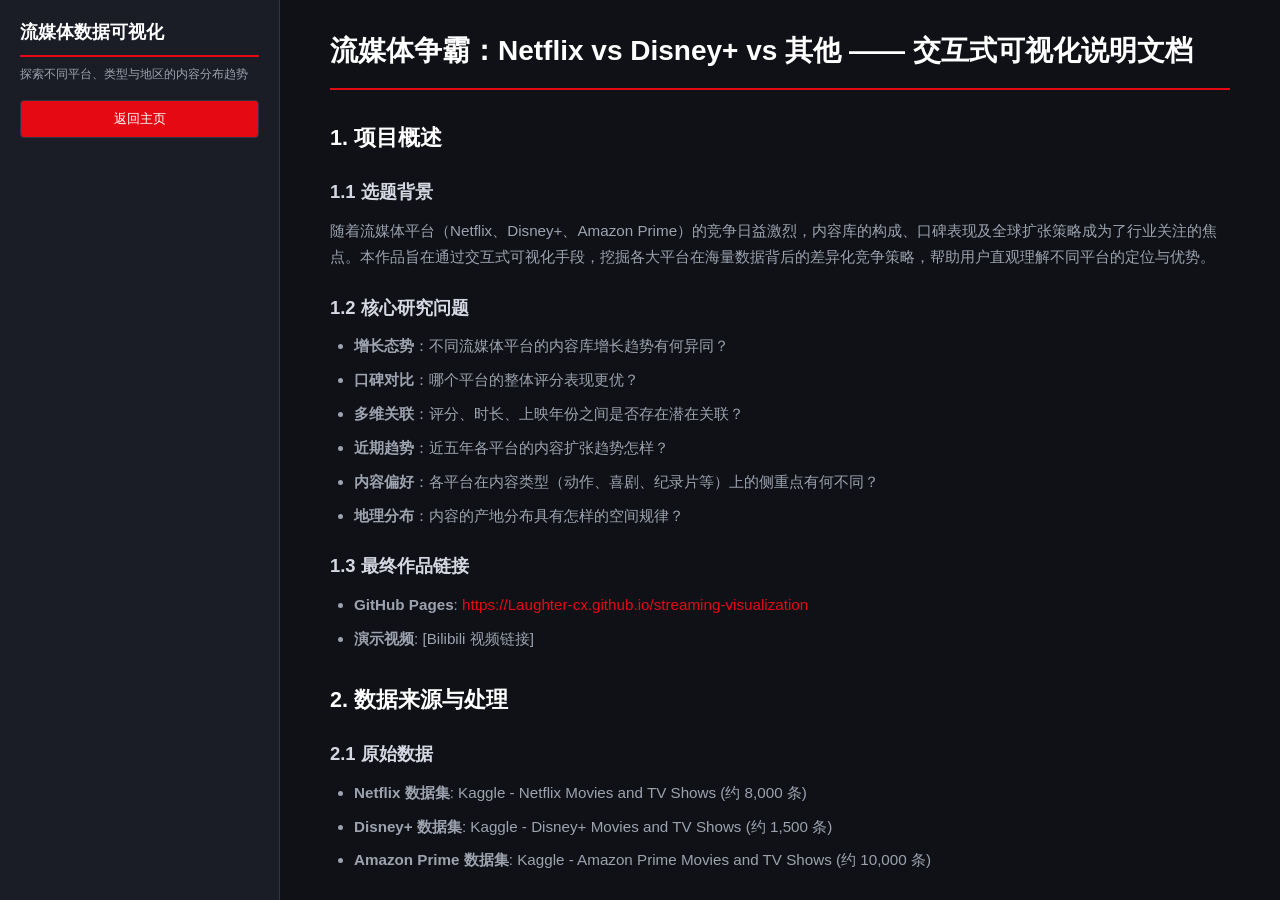
==== doc.html @ c77ab7cf "doc" ====
<!DOCTYPE html>
<html lang="zh-CN">
  <head>
    <meta charset="UTF-8" />
    <meta name="viewport" content="width=device-width, initial-scale=1.0" />
    <title>流媒体数据可视化 - 说明文档</title>
    <link rel="stylesheet" href="style.css" />
  </head>
  <body>
    <div class="app-shell">
      <aside class="sidebar">
        <header class="page-header" id="page-header">
          <h1 class="page-title" id="page-title">流媒体数据可视化</h1>
          <p class="page-subtitle">探索不同平台、类型与地区的内容分布趋势</p>
        </header>
        <div class="filter-group streaming-filter-group streaming-filter-group--actions">
          <button type="button" onclick="window.location.href='index.html'">返回主页</button>
        </div>
      </aside>

      <main class="main-content doc-content">
        <article class="doc-article">
          <h1>流媒体争霸：Netflix vs Disney+ vs 其他 —— 交互式可视化说明文档</h1>

          <h2>1. 项目概述</h2>

          <h3>1.1 选题背景</h3>
          <p>随着流媒体平台（Netflix、Disney+、Amazon Prime）的竞争日益激烈，内容库的构成、口碑表现及全球扩张策略成为了行业关注的焦点。本作品旨在通过交互式可视化手段，挖掘各大平台在海量数据背后的差异化竞争策略，帮助用户直观理解不同平台的定位与优势。</p>

          <h3>1.2 核心研究问题</h3>
          <ul>
            <li><strong>增长态势</strong>：不同流媒体平台的内容库增长趋势有何异同？</li>
            <li><strong>口碑对比</strong>：哪个平台的整体评分表现更优？</li>
            <li><strong>多维关联</strong>：评分、时长、上映年份之间是否存在潜在关联？</li>
            <li><strong>近期趋势</strong>：近五年各平台的内容扩张趋势怎样？</li>
            <li><strong>内容偏好</strong>：各平台在内容类型（动作、喜剧、纪录片等）上的侧重点有何不同？</li>
            <li><strong>地理分布</strong>：内容的产地分布具有怎样的空间规律？</li>
          </ul>

          <h3>1.3 最终作品链接</h3>
          <ul>
            <li><strong>GitHub Pages</strong>: <a href="https://Laughter-cx.github.io/streaming-visualization" target="_blank">https://Laughter-cx.github.io/streaming-visualization</a></li>
            <li><strong>演示视频</strong>: [Bilibili 视频链接]</li>
          </ul>

          <h2>2. 数据来源与处理</h2>

          <h3>2.1 原始数据</h3>
          <ul>
            <li><strong>Netflix 数据集</strong>: Kaggle - Netflix Movies and TV Shows (约 8,000 条)</li>
            <li><strong>Disney+ 数据集</strong>: Kaggle - Disney+ Movies and TV Shows (约 1,500 条)</li>
            <li><strong>Amazon Prime 数据集</strong>: Kaggle - Amazon Prime Movies and TV Shows (约 10,000 条)</li>
          </ul>

          <h3>2.2 数据清洗与整合</h3>
          <ul>
            <li>统一三个数据集的列名（title, platform, type, release_year, rating, duration, country, listed_in, description）</li>
            <li>处理缺失值：缺失的国家填 Unknown，缺失的评分填 N/A，缺失的描述填 No description</li>
            <li>提取时长中的分钟数（仅对电影有效）</li>
            <li>合并三个数据集，输出 streaming_data.json（共 19,925 条）</li>
            <li>计算各平台各类型占比，输出 type_ratio.json（用于雷达图）</li>
            <li>为前端开发提供 200 条样本数据 sample.json</li>
          </ul>

          <h2>3. 设计决策与替代方案</h2>

          <h3>3.1 为什么选择堆叠条形图 + 年份滑块？</h3>
          <ul>
            <li><strong>决策</strong>：展示各平台每年新增内容数量的变化趋势，并用滑块让用户选择时间范围。</li>
            <li><strong>理由</strong>：堆叠条形图能直观对比多个平台在同一时间维度上的总量和构成，年份滑块提供交互式时间窗口过滤。</li>
            <li><strong>替代方案</strong>：曾考虑过折线图（更强调趋势），但堆叠条形图在展示"每年总量+平台贡献"上更清晰，且与滑块配合更适合用户逐步探索。</li>
          </ul>

          <h3>3.2 为什么选择平行坐标图？</h3>
          <ul>
            <li><strong>决策</strong>：用平行坐标图展示评分、时长、上映年份、类型编码之间的多维关系，并支持 brush（框选）交互。</li>
            <li><strong>理由</strong>：平行坐标图非常适合探索多个数值维度之间的相关性（如高评分是否与特定时长或年份相关），并支持刷选范围过滤。</li>
            <li><strong>替代方案</strong>：散点图矩阵只能展示两两关系，无法同时处理4个以上维度；热力图无法表达个体影片的分布。</li>
          </ul>

          <h3>3.3 为什么选择世界地图 + 气泡？</h3>
          <ul>
            <li><strong>决策</strong>：用气泡图叠加在世界地图上，表示各国家/地区的内容数量。</li>
            <li><strong>理由</strong>：地理分布是内容策略的重要维度，气泡大小直观反映数量差异，悬停显示详情。</li>
            <li><strong>替代方案</strong>：choropleth（填色地图）会因国家面积大小误导用户（如俄罗斯面积大但内容可能不多），气泡图更准确。</li>
            <li><strong>地图瓦片选择</strong>：最初使用 OpenStreetMap 瓦片服务，在国内网络下无法访问，最终替换为高德地图瓦片服务。</li>
          </ul>

          <h3>3.4 为什么选择雷达图（饼图）？</h3>
          <ul>
            <li><strong>决策</strong>：用雷达图（实际实现为饼图）比较不同平台在"动作/喜剧/剧情/纪录片"等类型上的占比。</li>
            <li><strong>理由</strong>：雷达图适合展示多个类别的比例分布，易于发现平台的类型侧重。因实现复杂度，最终采用饼图，效果同样清晰。</li>
            <li><strong>替代方案</strong>：分组柱状图也能比较，但饼图更紧凑。</li>
          </ul>

          <h3>3.5 交互技术选择</h3>
          <ul>
            <li><strong>决策</strong>：使用 D3.js 处理地图和平行坐标图，原生 JavaScript 管理全局状态和联动，Vega-Lite 或原生 D3 实现堆叠柱状图和饼图。</li>
            <li><strong>理由</strong>：D3 灵活强大，可定制复杂图表；原生 JS 提供响应式数据流，简化联动逻辑。</li>
            <li><strong>替代方案</strong>：纯 D3 实现所有图表会增加代码量和调试难度，纯 Vega-Lite 难以实现自定义地图和复杂 brush 交互。</li>
          </ul>

          <h2>4. 交互功能说明</h2>
          <table>
            <thead>
              <tr>
                <th>视图</th>
                <th>图表类型</th>
                <th>交互功能</th>
                <th>回答的问题</th>
              </tr>
            </thead>
            <tbody>
              <tr>
                <td>主视图1</td>
                <td>堆叠条形图 + 年份滑块</td>
                <td>点击柱子、拖动滑块</td>
                <td>各平台内容库增长趋势</td>
              </tr>
              <tr>
                <td>主视图2</td>
                <td>平行坐标图</td>
                <td>brush（框选）& 悬停显示详情</td>
                <td>评分、时长、年份之间的多维关系</td>
              </tr>
              <tr>
                <td>主视图3</td>
                <td>世界地图（气泡叠加）</td>
                <td>点击气泡、悬停显示详情</td>
                <td>各平台内容的地域分布差异</td>
              </tr>
              <tr>
                <td>辅助视图</td>
                <td>饼图（原设计为雷达图）</td>
                <td>点击平台扇形</td>
                <td>比较不同平台在各类内容上的占比</td>
              </tr>
            </tbody>
          </table>

          <h2>5. 开发流程与成员分工</h2>

          <h3>5.1 迭代历程</h3>
          <ol>
            <li><strong>v1.0 (第1周)</strong>：完成数据清洗，搭建 D3.js 基础框架，初步实现堆叠柱状图。</li>
            <li><strong>v2.0 (第2周)</strong>：引入全局状态管理，实现多图双向联动；优化地图渲染逻辑，引入气泡层。</li>
            <li><strong>v3.0 (第3周)</strong>：完成 UI 视觉微调，修复地图瓦片加载与工具提示 Bug，录制演示视频。</li>
          </ol>

          <h3>5.2 成员分工与工时统计</h3>
          <table>
            <thead>
              <tr>
                <th>成员</th>
                <th>主要职责</th>
                <th>详细贡献</th>
                <th>投入工时</th>
              </tr>
            </thead>
            <tbody>
              <tr>
                <td><strong>崔晨曦(组长)</strong></td>
                <td>项目协调与集成</td>
                <td>数据清洗、全局架构设计、文档定稿、测试与部署。</td>
                <td>约 22h</td>
              </tr>
              <tr>
                <td><strong>黄奕晨</strong></td>
                <td>核心视图开发</td>
                <td>堆叠条形图、平行坐标图开发，实现 Brush 联动及性能优化。</td>
                <td>约 28h</td>
              </tr>
              <tr>
                <td><strong>李雪丽</strong></td>
                <td>地图与 UI 细节</td>
                <td>世界地图（气泡映射）、饼图开发，修复提示框及地图联动 Bug。</td>
                <td>约 26h</td>
              </tr>
              <tr>
                <td><strong>胡贸曦</strong></td>
                <td>视觉设计与演示</td>
                <td>HTML/CSS 布局美化、响应式适配、90秒演示视频剪辑。</td>
                <td>约 18h</td>
              </tr>
            </tbody>
          </table>
          <p><strong>总计工时</strong>：约 94 小时</p>

          <h3>5.3 三次迭代记录</h3>
          <table>
            <thead>
              <tr>
                <th>迭代版本</th>
                <th>时间</th>
                <th>新增/改进内容</th>
                <th>负责人</th>
              </tr>
            </thead>
            <tbody>
              <tr>
                <td>v1.0（基础版）</td>
                <td>第1周</td>
                <td>数据清洗完成；堆叠柱状图和平行坐标图框架搭建；地图使用 OpenStreetMap（底图无法加载）；无联动功能</td>
                <td>全员</td>
              </tr>
              <tr>
                <td>v2.0（加入联动）</td>
                <td>第2周初</td>
                <td>实现 updateAllCharts 全局联动框架；柱状图、饼图、地图之间的点击联动；平行坐标图 brush 功能完成</td>
                <td>B</td>
              </tr>
              <tr>
                <td>v3.0（修复地图）</td>
                <td>第2周末</td>
                <td>地图底图从 OpenStreetMap 替换为高德地图瓦片服务；修复地图底图超时问题；完善工具提示样式</td>
                <td>C</td>
              </tr>
            </tbody>
          </table>

          <h3>5.4 组长测试日志（迭代验证）</h3>

          <h4>V1.0</h4>
          <p><strong>5月4日</strong></p>
          <p><strong>测试内容</strong>：数据加载、页面显示</p>
          <p><strong>发现问题</strong>：地图底图超时；平行坐标图无 brush；无联动</p>
          <p><strong>状态</strong>：未通过</p>
          <p><strong>反馈对象</strong>：黄奕晨 李雪丽</p>

          <h4>V2.0</h4>
          <p><strong>5月6日</strong></p>
          <p><strong>测试内容</strong>：联动功能、brush</p>
          <p><strong>发现问题</strong>：brush 可框选且联动正常；地图底图仍超时</p>
          <p><strong>状态</strong>：部分通过</p>
          <p><strong>反馈对象</strong>：李雪丽（需换瓦片）</p>

          <h4>V3.0</h4>
          <p><strong>5月8日</strong></p>
          <p><strong>测试内容</strong>：地图底图修复、全部功能回归测试</p>
          <p><strong>发现问题</strong>：地图底图正常（高德瓦片 200）；Console 无红色错误；所有联动正常；响应式布局正常</p>
          <p><strong>状态</strong>：全部通过</p>
          <p><strong>反馈对象</strong>：无</p>

          <h3>最终测试确认项</h3>
          <ul>
            <li>数据加载成功（19,925 条）</li>
            <li>堆叠柱状图显示正常，年份滑块可拖动</li>
            <li>平行坐标图 brush 出现矩形框，松开后其他图表联动</li>
            <li>地图底图显示街道/国家边界（高德瓦片）</li>
            <li>地图气泡点击联动正常</li>
            <li>地图悬停工具提示正常</li>
            <li>饼图点击联动正常</li>
            <li>柱状图点击联动正常</li>
            <li>响应式布局（窗口拖窄无重叠，可滑动）</li>
            <li>Console 无红色错误，Network 无 4xx/5xx</li>
          </ul>

          <h2>6. 外部资源引用</h2>
          <ul>
            <li><strong>可视化库</strong>：D3.js (v7), Leaflet.js (地图底图)</li>
            <li><strong>前端框架</strong>：Tailwind CSS (样式管理)</li>
            <li><strong>数据来源</strong>：Kaggle Open Datasets</li>
            <li><strong>字体/图标</strong>：Font Awesome，字体使用系统默认，无外部字体引用</li>
            <li><strong>世界地图底图</strong>：<a href="https://lbs.amap.com/" target="_blank">https://lbs.amap.com/</a></li>
          </ul>

          <p class="doc-footer">本报告由团队成员协作完成，旨在展示流媒体数据可视化的完整生命周期。</p>
        </article>
      </main>
    </div>
  </body>
</html>
---- style.css ----
/* 基础布局：承接 D 版本的深色侧栏视觉，同时保留 B 的图表功能结构。 */

*,
*::before,
*::after {
  box-sizing: border-box;
}

html,
body {
  height: 100%;
}

body {
  margin: 0;
  font-family: "Microsoft YaHei", Arial, sans-serif;
  font-size: 16px;
  line-height: 1.5;
  color: #d5d8e2;
  background: #0f1117;
  overflow: hidden;
}

.app-shell {
  display: flex;
  height: 100vh;
  min-height: 0;
  background: #0f1117;
}

.sidebar {
  width: 280px;
  flex: 0 0 280px;
  padding: 20px;
  overflow-y: auto;
  background: #1a1d26;
  border-right: 1px solid #303545;
}

.page-header {
  padding: 0 0 1rem;
  background: transparent;
  border-bottom: 0;
}

.page-title {
  margin: 0 0 0.5rem;
  padding-bottom: 10px;
  color: #ffffff;
  font-size: 1.15rem;
  font-weight: 600;
  line-height: 1.35;
  border-bottom: 2px solid #e50914;
}

.page-subtitle {
  margin: 0;
  color: #9ca3af;
  font-size: 0.78rem;
  line-height: 1.55;
}

.main-content {
  flex: 1;
  min-width: 0;
  padding: 20px;
  overflow-y: auto;
  background: #0f1117;
}

.control-panel {
  margin: 0;
  padding: 0;
  background: transparent;
  border: 0;
  border-radius: 0;
}

.year-filter-wrap {
  margin-bottom: 25px;
  padding-bottom: 20px;
  border-bottom: 1px solid #303545;
}

.filter-panel {
  display: flex;
  flex-direction: column;
  gap: 18px;
  align-items: stretch;
}

.streaming-filter-panel {
  padding-top: 0;
}

.streaming-filter-panel__head {
  margin-bottom: 2px;
}

.streaming-filter-panel__title {
  margin: 0;
  color: #d5d8e2;
  font-size: 0.95rem;
  font-weight: 600;
}

.streaming-filter-panel__hint {
  margin: 0.25rem 0 0;
  color: #9ca3af;
  font-size: 0.75rem;
  line-height: 1.45;
}

.filter-group label {
  display: block;
  margin-bottom: 5px;
  color: #d5d8e2;
  font-size: 13px;
}

.filter-group select,
.filter-group button,
.filter-group input[type="range"] {
  width: 100%;
  accent-color: #e50914;
}

.filter-group select,
.filter-group button {
  padding: 8px;
  color: #d5d8e2;
  font-size: 13px;
  background: #252a36;
  border: 1px solid #303545;
  border-radius: 4px;
}

.filter-group select:focus,
.filter-group button:focus {
  outline: none;
  border-color: #e50914;
}

.filter-group button {
  cursor: pointer;
  color: #ffffff;
  background: #e50914;
  transition: background 0.3s ease;
}

.filter-group button:hover {
  background: #b20710;
}

.filter-group button:active {
  background: #8a060c;
}

.streaming-filter-group select,
.streaming-filter-group input[type="range"],
.streaming-filter-group button {
  accent-color: #e50914;
}

.streaming-filter-group--actions {
  display: flex;
  align-items: stretch;
  align-self: stretch;
}

.streaming-filter-group--actions button {
  min-height: 38px;
}

.platform-checkboxes {
  max-height: 150px;
  overflow: auto;
  padding: 8px;
  background: #252a36;
  border: 1px solid #303545;
  border-radius: 4px;
}

.platform-checkbox {
  display: flex;
  align-items: center;
  gap: 8px;
  margin: 0 0 8px;
  color: #d5d8e2;
  font-size: 13px;
}

.platform-checkbox:last-child {
  margin-bottom: 0;
}

.platform-checkbox input[type="checkbox"] {
  accent-color: #e50914;
}

.streaming-filter-swatch {
  width: 10px;
  height: 10px;
  display: inline-block;
  border-radius: 2px;
  flex: 0 0 auto;
}

.streaming-filter-swatch--netflix {
  background: #e50914;
}

.streaming-filter-swatch--disney {
  background: #6b5cff;
}

.streaming-filter-swatch--prime {
  background: #146eb4;
}

.streaming-filter-swatch--default {
  background: #64748b;
}

.filter-hint {
  color: #9ca3af;
  font-size: 0.82rem;
}

.slider-label {
  display: block;
  margin-bottom: 10px;
  color: #d5d8e2;
  font-size: 13px;
  font-weight: 500;
}

.slider-value {
  font-variant-numeric: tabular-nums;
}

.year-slider {
  width: 100%;
  accent-color: #e50914;
}

.charts-grid {
  display: grid;
  grid-template-columns: 1fr 1fr;
  grid-template-rows: 1fr 1fr;
  gap: 20px;
  min-height: 100%;
}

.chart-panel {
  display: flex;
  flex-direction: column;
  min-width: 0;
  min-height: 0;
  background: #1a1d26;
  border: 2px dashed #303545;
  border-radius: 8px;
  overflow: hidden;
  transition: background 0.3s ease;
}

.chart-panel:hover {
  background: #252a36;
}

.chart-panel__title {
  margin: 0;
  padding: 16px 18px 10px;
  color: #ffffff;
  font-size: 1rem;
  font-weight: 600;
  background: transparent;
  border-bottom: 1px solid #303545;
}

.chart-panel__desc {
  margin: 0;
  padding: 10px 18px 0;
  color: #9ca3af;
  font-size: 0.82rem;
  line-height: 1.45;
}

.chart-panel__body {
  flex: 0 0 auto;
  min-height: 260px;
  padding: 16px;
  min-width: 0;
  overflow: hidden;
}

.chart-panel__body--map,
.chart-panel__body--radar,
.chart-panel__body--new-bubble,
.chart-panel__body--new-radar {
  min-height: 420px;
  height: 420px;
  max-height: 420px;
}

.chart-panel__body--stacked,
.chart-panel__body--parallel {
  min-height: 430px;
  height: 430px;
  max-height: 430px;
}

/* 堆叠柱状图（D3） */
.stacked-bar-root {
  position: relative;
  width: 100%;
  height: 100%;
  min-height: 0;
}

.stacked-bar-svg {
  display: block;
  max-width: 100%;
  height: auto;
}

.stacked-bar-axis text {
  font-size: 12px;
  fill: #d5d8e2;
}

.stacked-bar-axis .domain,
.stacked-bar-axis .tick line {
  stroke: #596174;
}

.stacked-bar-axis-title {
  font-size: 12px;
  fill: #ffffff;
  font-weight: 600;
}

.stacked-bar-tooltip {
  position: fixed;
  z-index: 20;
  pointer-events: none;
  padding: 6px 10px;
  font-size: 12px;
  line-height: 1.35;
  color: #111;
  background: rgba(255, 255, 255, 0.96);
  border: 1px solid #ccc;
  border-radius: 4px;
  box-shadow: 0 4px 14px rgba(0, 0, 0, 0.28);
}

.stacked-bar-legend {
  display: flex;
  flex-wrap: wrap;
  gap: 0.75rem 1rem;
  margin-top: 0.5rem;
  padding-top: 0.5rem;
  border-top: 1px solid #303545;
  font-size: 12px;
  color: #d5d8e2;
}

.stacked-bar-note {
  margin-top: 6px;
  font-size: 12px;
  color: #9ca3af;
}

.stacked-bar-legend__item {
  display: inline-flex;
  align-items: center;
  gap: 0.35rem;
}

.stacked-bar-legend__swatch {
  width: 12px;
  height: 12px;
  border-radius: 2px;
  flex-shrink: 0;
}

/* 平行坐标图 */
.parallel-coords-svg {
  display: block;
  max-width: 100%;
  height: auto;
}

.parallel-coords-axis .domain {
  stroke: #596174;
}

.parallel-coords-axis .tick line {
  stroke: #3c4354;
}

.parallel-coords-axis text {
  fill: #d5d8e2;
}

.parallel-coords-axis-title {
  font-size: 11px;
  fill: #ffffff;
  font-weight: 600;
}

.parallel-coords-line {
  pointer-events: none;
}

.parallel-coords-brush .selection {
  fill: rgba(229, 9, 20, 0.18);
  stroke: #e50914;
  stroke-width: 1px;
}

.world-map-svg,
.radar-chart-svg,
.new-radar-chart-svg {
  display: block;
  width: 100%;
  height: auto;
}

.chart-panel__body--new-bubble {
  padding: 0;
  position: relative;
}

.chart-panel__body--new-bubble .leaflet-container {
  width: 100%;
  height: 100%;
  min-height: 420px;
  background: #eef4fb;
  font-family: inherit;
}

.new-bubble-chart--empty::after {
  content: "当前筛选条件下暂无可定位的地区内容";
  position: absolute;
  inset: 1rem;
  display: flex;
  align-items: center;
  justify-content: center;
  color: #d5d8e2;
  background: rgba(26, 29, 38, 0.84);
  border: 1px dashed #596174;
  border-radius: 8px;
  pointer-events: none;
  z-index: 500;
}

.map-brush-rect,
.new-bubble-chart-brush {
  position: absolute;
  display: none;
  z-index: 900;
  pointer-events: none;
  background: rgba(229, 9, 20, 0.16);
  border: 1px solid rgba(229, 9, 20, 0.8);
  border-radius: 3px;
  box-shadow: 0 0 0 1px rgba(255, 255, 255, 0.35) inset;
}

.chart-panel__body--new-bubble .leaflet-interactive:focus {
  outline: none;
}

.chart-panel__body--new-bubble .leaflet-tooltip,
.new-bubble-chart-leaflet-tooltip {
  pointer-events: none;
}

.new-bubble-chart-leaflet-tooltip {
  background: rgba(255, 255, 255, 0.98);
  color: #1f2937;
  border: 1px solid #cfd7e3;
  border-radius: 8px;
  box-shadow: 0 4px 14px rgba(0, 0, 0, 0.14);
  padding: 0.45rem 0.6rem;
}

.new-bubble-chart-tooltip__title {
  font-weight: 700;
  margin-bottom: 2px;
}

.new-bubble-chart-tooltip__meta {
  font-size: 12px;
  color: #475569;
}

.radar-axis-label {
  font-size: 11px;
  fill: #d5d8e2;
}

.radar-legend-text {
  font-size: 12px;
  fill: #d5d8e2;
}

.new-radar-chart-axis-label {
  font-size: 10px;
  fill: #d5d8e2;
}

.new-radar-chart-legend-text {
  font-size: 12px;
  fill: #d5d8e2;
}

.new-radar-chart-tooltip {
  position: fixed;
  z-index: 60;
  pointer-events: none;
  padding: 0.45rem 0.6rem;
  color: #1f2937;
  background: rgba(255, 255, 255, 0.98);
  border: 1px solid #cfd7e3;
  border-radius: 8px;
  box-shadow: 0 4px 14px rgba(0, 0, 0, 0.14);
  font-size: 12px;
  line-height: 1.35;
  transition: opacity 120ms ease;
}

.new-radar-chart-tooltip__title {
  font-weight: 700;
  margin-bottom: 4px;
}

.viz-tooltip {
  position: fixed;
  z-index: 50;
  pointer-events: none;
  opacity: 0;
  transition: opacity 120ms ease;
}

.viz-tooltip__content {
  display: flex;
  gap: 0.6rem;
  max-width: 360px;
  padding: 0.6rem;
  border: 1px solid #cfd7e3;
  border-radius: 8px;
  background: rgba(255, 255, 255, 0.98);
  box-shadow: 0 4px 14px rgba(0, 0, 0, 0.14);
}

.viz-tooltip__poster {
  width: 56px;
  height: 76px;
  object-fit: cover;
  border-radius: 4px;
  background: #f0f3f8;
}

.viz-tooltip__poster--placeholder {
  display: flex;
  align-items: center;
  justify-content: center;
  color: #667085;
  font-size: 10px;
}

.viz-tooltip__text {
  min-width: 180px;
}

.viz-tooltip__subtitle {
  color: #5d6b82;
  font-size: 11px;
  margin-bottom: 2px;
}

.viz-tooltip__title {
  font-size: 13px;
  font-weight: 600;
  margin-bottom: 2px;
}

.viz-tooltip__rating {
  color: #334155;
  font-size: 12px;
  margin-bottom: 2px;
}

.viz-tooltip__desc {
  color: #475569;
  font-size: 12px;
  line-height: 1.3;
}

.viz-tooltip__metrics {
  margin-top: 4px;
  font-size: 11px;
  color: #334155;
}

/* 占位文案：后续替换为 SVG */
.chart-placeholder {
  display: flex;
  align-items: center;
  justify-content: center;
  min-height: 200px;
  margin: 0;
  color: #9ca3af;
  font-size: 0.95rem;
  border: 1px dashed #303545;
  border-radius: 4px;
  background: #252a36;
}

/* 文档页面样式 */
.doc-content {
  padding: 30px;
}

.doc-article {
  max-width: 900px;
  margin: 0 auto;
}

.doc-article h1 {
  margin: 0 0 1.5rem;
  padding-bottom: 1rem;
  color: #ffffff;
  font-size: 1.75rem;
  font-weight: 700;
  border-bottom: 2px solid #e50914;
}

.doc-article h2 {
  margin: 2rem 0 1rem;
  color: #ffffff;
  font-size: 1.35rem;
  font-weight: 600;
}

.doc-article h3 {
  margin: 1.5rem 0 0.75rem;
  color: #d5d8e2;
  font-size: 1.15rem;
  font-weight: 600;
}

.doc-article h4 {
  margin: 1rem 0 0.5rem;
  color: #d5d8e2;
  font-size: 1rem;
  font-weight: 500;
}

.doc-article p {
  margin: 0.75rem 0;
  color: #9ca3af;
  font-size: 0.95rem;
  line-height: 1.7;
}

.doc-article ul,
.doc-article ol {
  margin: 0.75rem 0;
  padding-left: 1.5rem;
  color: #9ca3af;
  font-size: 0.95rem;
  line-height: 1.7;
}

.doc-article li {
  margin-bottom: 0.5rem;
}

.doc-article a {
  color: #e50914;
  text-decoration: none;
}

.doc-article a:hover {
  text-decoration: underline;
}

.doc-article table {
  width: 100%;
  margin: 1rem 0;
  border-collapse: collapse;
  font-size: 0.9rem;
}

.doc-article th,
.doc-article td {
  padding: 10px 12px;
  text-align: left;
  border: 1px solid #303545;
}

.doc-article th {
  color: #ffffff;
  font-weight: 600;
  background: #252a36;
}

.doc-article td {
  color: #9ca3af;
}

.doc-article tr:nth-child(even) {
  background: rgba(37, 42, 54, 0.5);
}

.doc-footer {
  margin-top: 2rem;
  padding-top: 1.5rem;
  border-top: 1px solid #303545;
  color: #6b7280 !important;
  font-size: 0.85rem !important;
  text-align: center;
}

@media (max-width: 980px) {
  body {
    overflow: auto;
  }

  .app-shell {
    display: block;
    height: auto;
    min-height: 100vh;
  }

  .sidebar {
    width: 100%;
    max-height: none;
    border-right: 0;
    border-bottom: 1px solid #303545;
  }

  .main-content {
    overflow: visible;
  }

  .charts-grid {
    grid-template-columns: 1fr;
    grid-template-rows: none;
  }
}
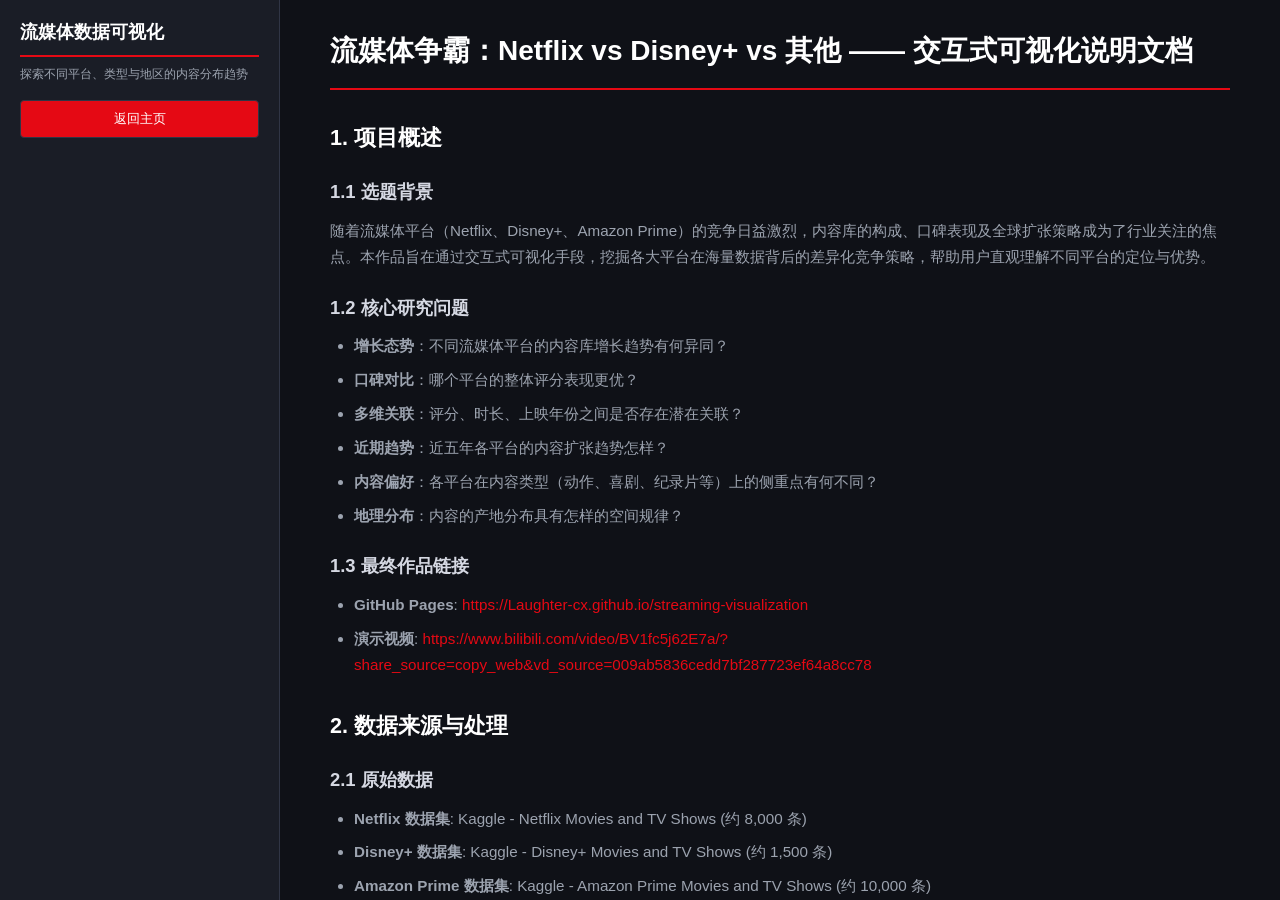
==== commit b79e3abc: "doc update" ====
--- a/doc.html
+++ b/doc.html
@@ -40,7 +40,7 @@
           <h3>1.3 最终作品链接</h3>
           <ul>
             <li><strong>GitHub Pages</strong>: <a href="https://Laughter-cx.github.io/streaming-visualization" target="_blank">https://Laughter-cx.github.io/streaming-visualization</a></li>
-            <li><strong>演示视频</strong>: [Bilibili 视频链接]</li>
+            <li><strong>演示视频</strong>: <a href="https://www.bilibili.com/video/BV1fc5j62E7a/?share_source=copy_web&vd_source=009ab5836cedd7bf287723ef64a8cc78" target="_blank">https://www.bilibili.com/video/BV1fc5j62E7a/?share_source=copy_web&vd_source=009ab5836cedd7bf287723ef64a8cc78</a></li>
           </ul>
 
           <h2>2. 数据来源与处理</h2>
